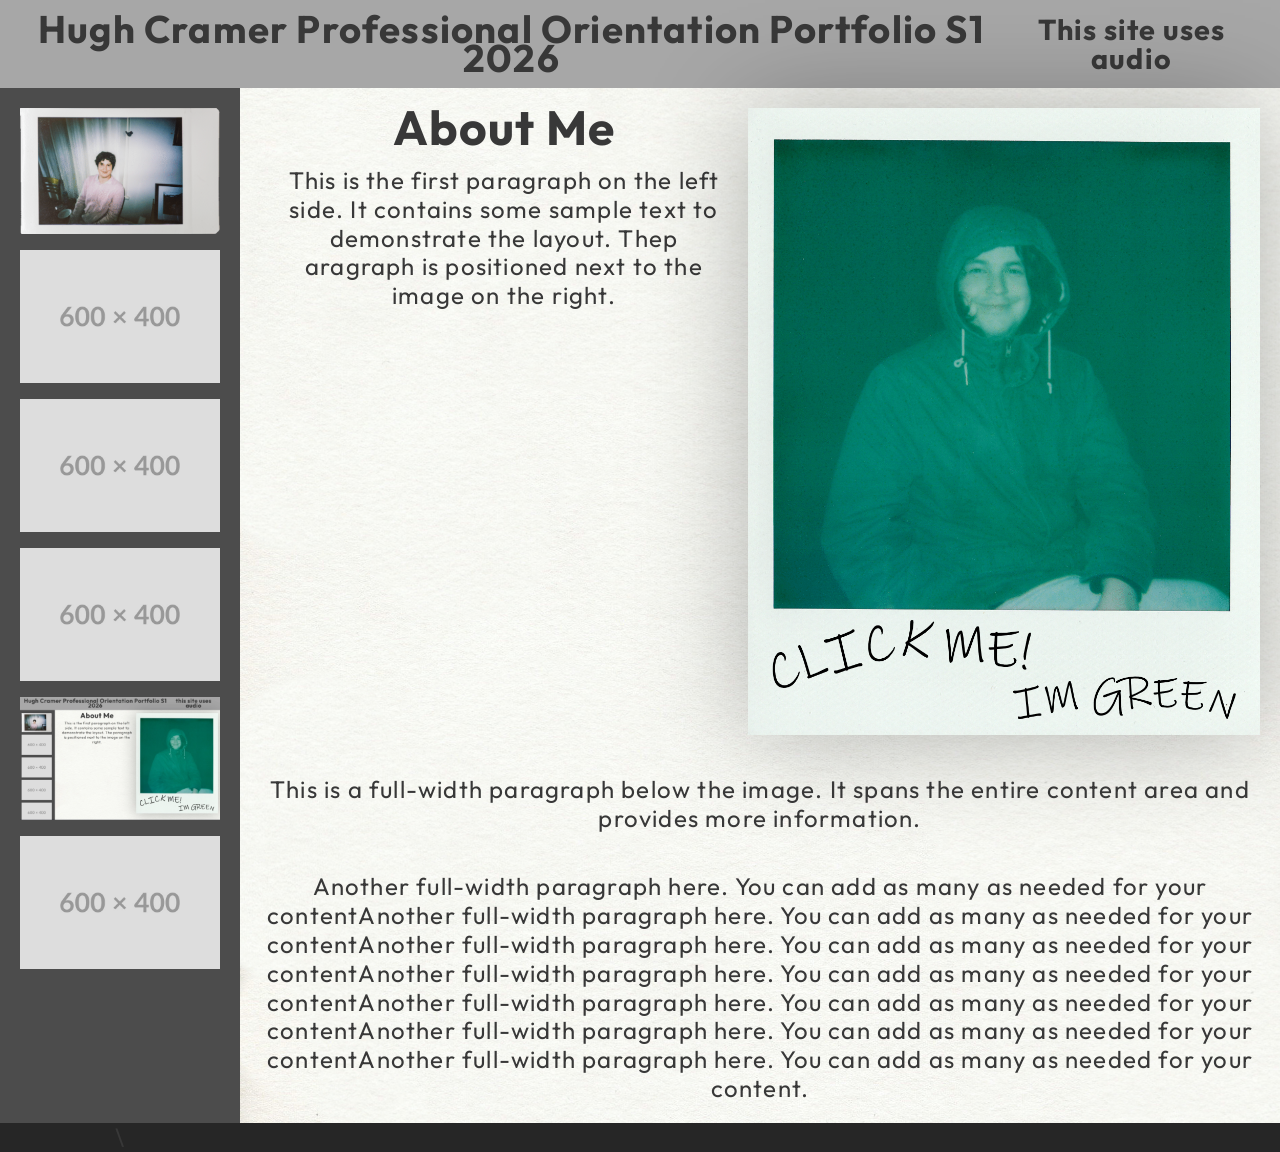
==== index.html @ ce23a43e "fixed file routing" ====
<!DOCTYPE html>
<html lang="en">

<head>
    <meta charset="UTF-8">
    <title>HC Portfolio Site</title>
    <link rel="stylesheet" href="styles.css">
    <script src="script.js" defer></script>
</head>

<body>
    <audio id="page-sound" src="audio/paper.mp3" preload="auto"></audio>
    <!-- header -->
    <header>
        <h1>Hugh Cramer Professional Orientation Portfolio S1 2026</h1>
        <h2>This site uses audio</h2>
    </header>
    <!-- nav -->
    <aside>
        <nav>
            <ul>
                <li>
                    <a href="index.html">
                        <img id="nav1" src="images/site/about-me.png" alt="About Me" class="nav-image">
                        <p>About Me</p>
                    </a>
                </li>
                <li>
                    <a href="page2.html">
                        <img id="nav2" src="images/site/nav2.jpg" alt="Navigation Item 2" class="nav-image">
                        <p>Navigation Item 2</p>
                    </a>
                </li>
                <li>
                    <a href="page3.html">
                        <img id="nav3" src="images/site/nav3.jpg" alt="Navigation Item 3" class="nav-image">
                        <p>Navigation Item 3</p>
                    </a>
                </li>
                <li>
                    <a href="page4.html">
                        <img id="nav4" src="images/site/nav4.jpg" alt="Navigation Item 4" class="nav-image">
                        <p>Navigation Item 4</p>
                    </a>
                </li>
                <li>
                    <a href="about-this-site.html">
                        <img id="nav5" src="images/site/about-this-site.webp" alt="About This Site" class="nav-image">
                        <p>About This Site</p>
                    </a>
                </li>
                <li>
                    <a href="page6.html">
                        <img id="nav6" src="images/site/nav6.jpg" alt="Navigation Item 6" class="nav-image">
                        <p>Navigation Item 6</p>
                    </a>
                </li>
            </ul>
        </nav>
    </aside>

    <!-- content -->
    <main>
        <div class="content-section">
            <div class="cntent-section">
                <h1>About Me</h1>
                <p>This is the first paragraph on the left side. It contains some sample text to demonstrate the layout.
                    Thep aragraph is positioned next to the image on the right.</p>
            </div>
                <img 
                src="images/content/green-me.png" 
                alt="a green picture of me"
                data-audio="audio/hello.mp3" 
                onclick="playSound(this)" 
                style="cursor: pointer;">
        </div>
                <p>This is a full-width paragraph below the image. It spans the entire content area and provides more
                    information.</p>
                <p>Another full-width paragraph here. You can add as many as needed for your contentAnother full-width
                    paragraph
                    here. You can add as many as needed for your contentAnother full-width paragraph here. You can add
                    as many
                    as needed for your contentAnother full-width paragraph here. You can add as many as needed for your
                    contentAnother full-width paragraph here. You can add as many as needed for your contentAnother
                    full-width
                    paragraph here. You can add as many as needed for your contentAnother full-width paragraph here. You
                    can add
                    as many as needed for your content.</p>

    </main>
    \
</body>

</html>
---- styles.css ----
/* font */
@import url("https://fonts.googleapis.com/css2?family=Outfit:wght@100..900&display=swap");

/* reset */
* {
    margin: 0;
    padding: 0;
    box-sizing: border-box;
}

:root {
    background-color: hsl(0, 0%, 15%);
    /* font stuff */
    font-family: "Outfit", sans-serif;
    font-size: 1.5rem;
    font-weight: 400;
    line-height: 1.2rem;
    color: hsl(0, 0%, 22%);
    text-align: center;
    letter-spacing: 0.05em;
}

h1 {
    line-height: 1.6rem;
}

/* header */
header {
    grid-column: 1 / -1;
    display: flex;
    justify-content: space-between;
    align-items: center;
    padding: 15px 20px;
    background-color: #a7a7a7;
}

header h1 {
    font-size: 1.6rem;
    line-height: 1.2rem;
}

header h2 {
    font-size: 1.2rem;
}

/* the thing that makes it fit right */
body {
    display: grid;
    grid-template-columns: 240px 1fr;
    grid-template-rows: auto 1fr;
    min-height: 100%;
}

/* sidebar */
aside {
    grid-column: 1;
    grid-row: 2;
    padding: 20px;
    background-color: #4c4c4c;
}

aside ul {
    list-style: none;
    padding: 0;
    margin: 0;
    display: flex;
    flex-direction: column;
    gap: 10px;
}

aside ul li img {
    width: 200px;
    display: block;
}

aside nav ul li a {
    position: relative;
    display: inline-block;
}

aside nav ul li p {
    position: absolute;
    top: 50%;
    left: 50%;
    transform: translate(-50%, -50%);
    color: white;
    width: 100%;
    height: 100%;
    opacity: 0;
    /*makes it not here until hover */
    margin: 0;
    display: flex;
    justify-content: center;
    align-items: center;

    /* background gradient for text */
    background: linear-gradient(to bottom,
            rgba(0, 0, 0, 0.233) 0%,
            rgba(0, 0, 0, 0.5) 25%,
            rgba(0, 0, 0, 0.5) 75%,
            rgba(0, 0, 0, 0.315) 100%);
}

aside nav ul li a:hover p {
    opacity: 1;
}

/* content space */
main {
    background-image: url(images/site/paper.jpg);
    background-size: cover;
    background-attachment: scroll;
}

main p {
    padding: 20px;
}

.content-section {
    display: flex;
    margin: 20px;
}

main img {
    width: 600px;
    height: auto;
    max-width: 40vw;
    object-fit: cover;
    box-shadow: 0 0px 100px rgba(0, 0, 0, 0.3);
}
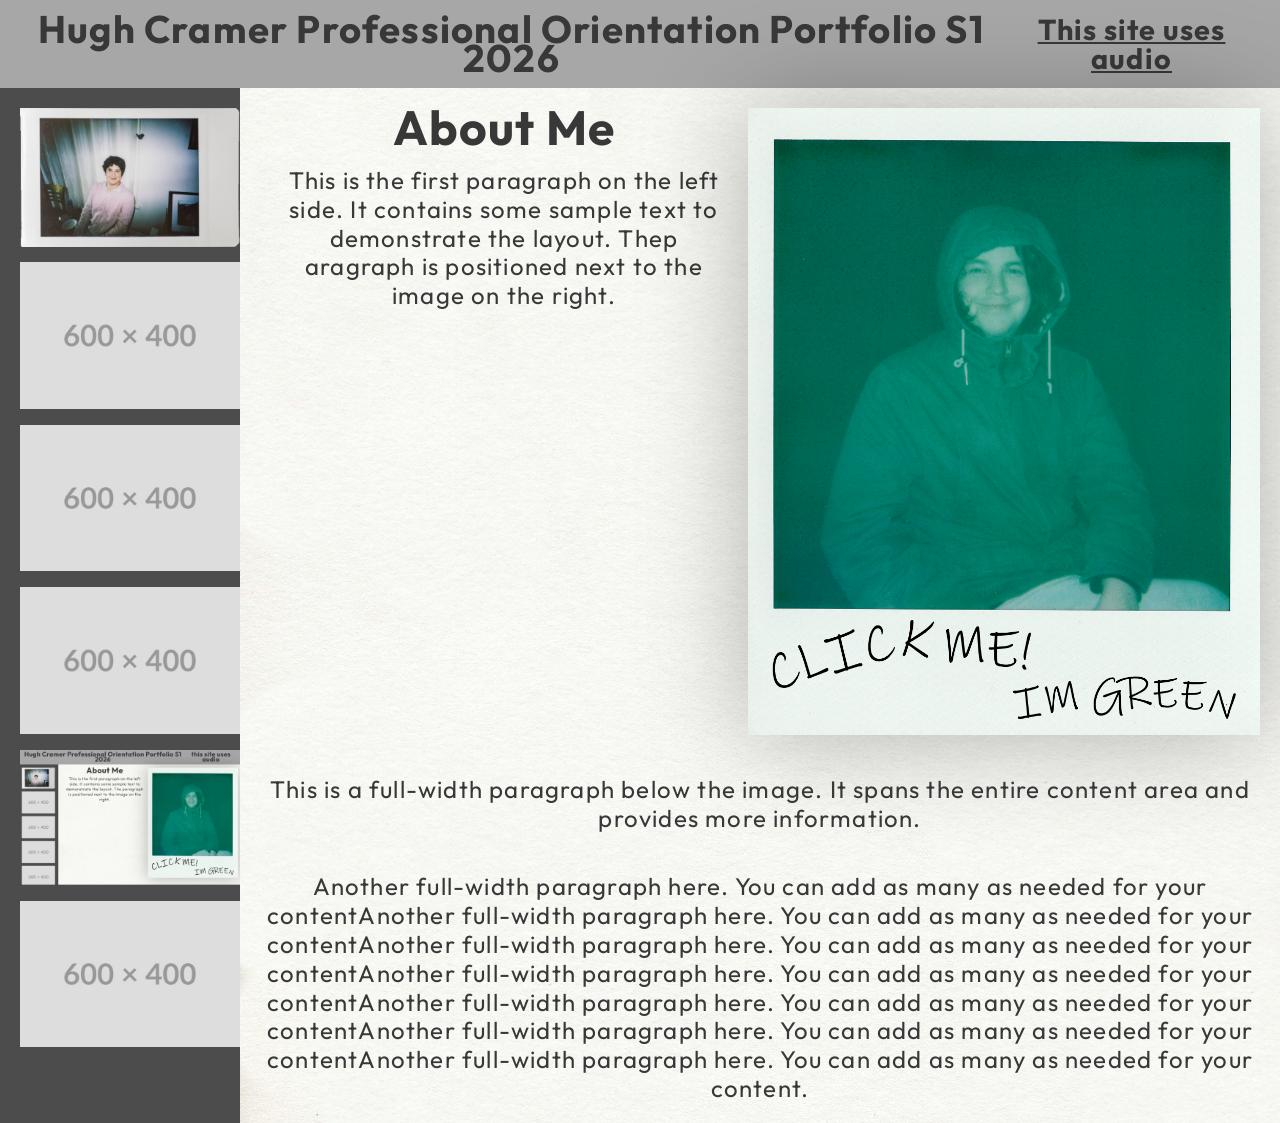
==== commit 963e15a4: "Remove audio autoplay functionality and update styles for sidebar images" ====
--- a/index.html
+++ b/index.html
@@ -9,7 +9,6 @@
 </head>
 
 <body>
-    <audio id="page-sound" src="audio/paper.mp3" preload="auto"></audio>
     <!-- header -->
     <header>
         <h1>Hugh Cramer Professional Orientation Portfolio S1 2026</h1>
@@ -88,7 +87,7 @@
                     as many as needed for your content.</p>
 
     </main>
-    \
+    
 </body>
 
 </html>
--- a/styles.css
+++ b/styles.css
@@ -41,6 +41,7 @@
 
 header h2 {
     font-size: 1.2rem;
+    text-decoration: underline;
 }
 
 /* the thing that makes it fit right */
@@ -69,7 +70,7 @@
 }
 
 aside ul li img {
-    width: 200px;
+    width: 220px;
     display: block;
 }
 
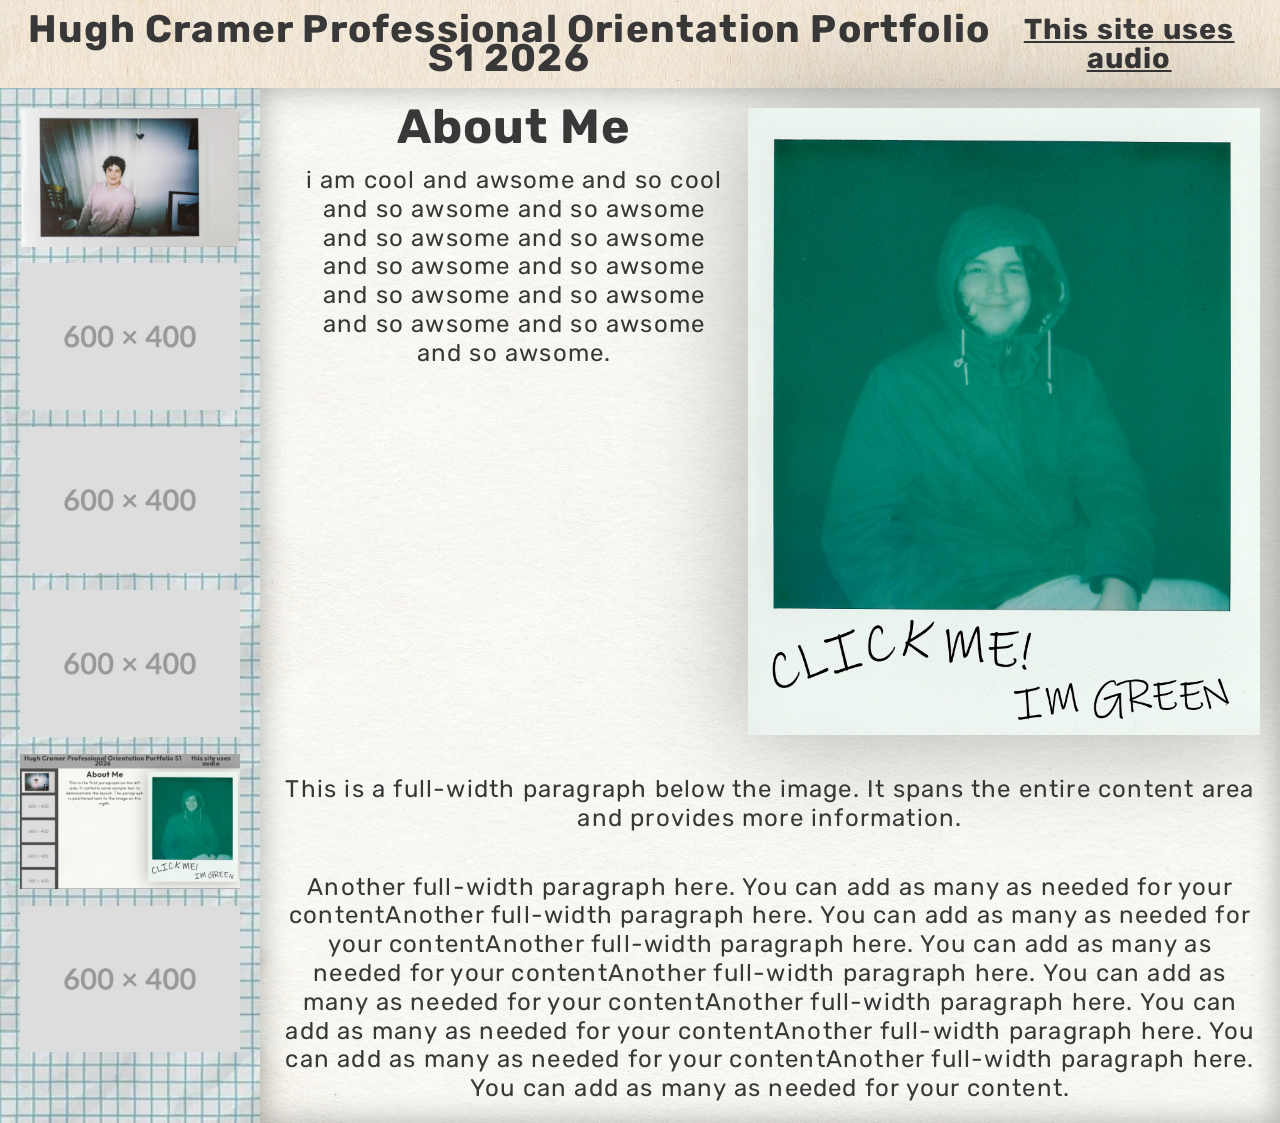
==== commit 2be7fff0: "made it look good" ====
--- a/index.html
+++ b/index.html
@@ -63,11 +63,10 @@
         <div class="content-section">
             <div class="cntent-section">
                 <h1>About Me</h1>
-                <p>This is the first paragraph on the left side. It contains some sample text to demonstrate the layout.
-                    Thep aragraph is positioned next to the image on the right.</p>
+                <p>i am cool and awsome and so cool and so awsome and so awsome and so awsome and so awsome and so awsome and so awsome and so awsome and so awsome and so awsome and so awsome and so awsome.</p>
             </div>
                 <img 
-                src="images/content/green-me.png" 
+                src="images/content/green-me.webp" 
                 alt="a green picture of me"
                 data-audio="audio/hello.mp3" 
                 onclick="playSound(this)" 
--- a/styles.css
+++ b/styles.css
@@ -1,5 +1,6 @@
 /* font */
 @import url("https://fonts.googleapis.com/css2?family=Outfit:wght@100..900&display=swap");
+@import url('https://fonts.googleapis.com/css2?family=Rubik:ital,wght@0,300..900;1,300..900&display=swap');
 
 /* reset */
 * {
@@ -11,13 +12,14 @@
 :root {
     background-color: hsl(0, 0%, 15%);
     /* font stuff */
-    font-family: "Outfit", sans-serif;
+    font-family: "Rubik", sans-serif;
     font-size: 1.5rem;
     font-weight: 400;
     line-height: 1.2rem;
     color: hsl(0, 0%, 22%);
     text-align: center;
     letter-spacing: 0.05em;
+    
 }
 
 h1 {
@@ -31,7 +33,7 @@
     justify-content: space-between;
     align-items: center;
     padding: 15px 20px;
-    background-color: #a7a7a7;
+    background-image: url(images/site/tape.webp);
 }
 
 header h1 {
@@ -47,7 +49,7 @@
 /* the thing that makes it fit right */
 body {
     display: grid;
-    grid-template-columns: 240px 1fr;
+    grid-template-columns: 260px 1fr;
     grid-template-rows: auto 1fr;
     min-height: 100%;
 }
@@ -57,7 +59,10 @@
     grid-column: 1;
     grid-row: 2;
     padding: 20px;
-    background-color: #4c4c4c;
+    background-image: url(images/site/graph-paper.jpg);
+    background-size: 1500px;
+
+    
 }
 
 aside ul {
@@ -111,6 +116,7 @@
     background-image: url(images/site/paper.jpg);
     background-size: cover;
     background-attachment: scroll;
+         box-shadow: 0px 0px 30px rgb(0, 0, 0,0.3) inset;
 }
 
 main p {
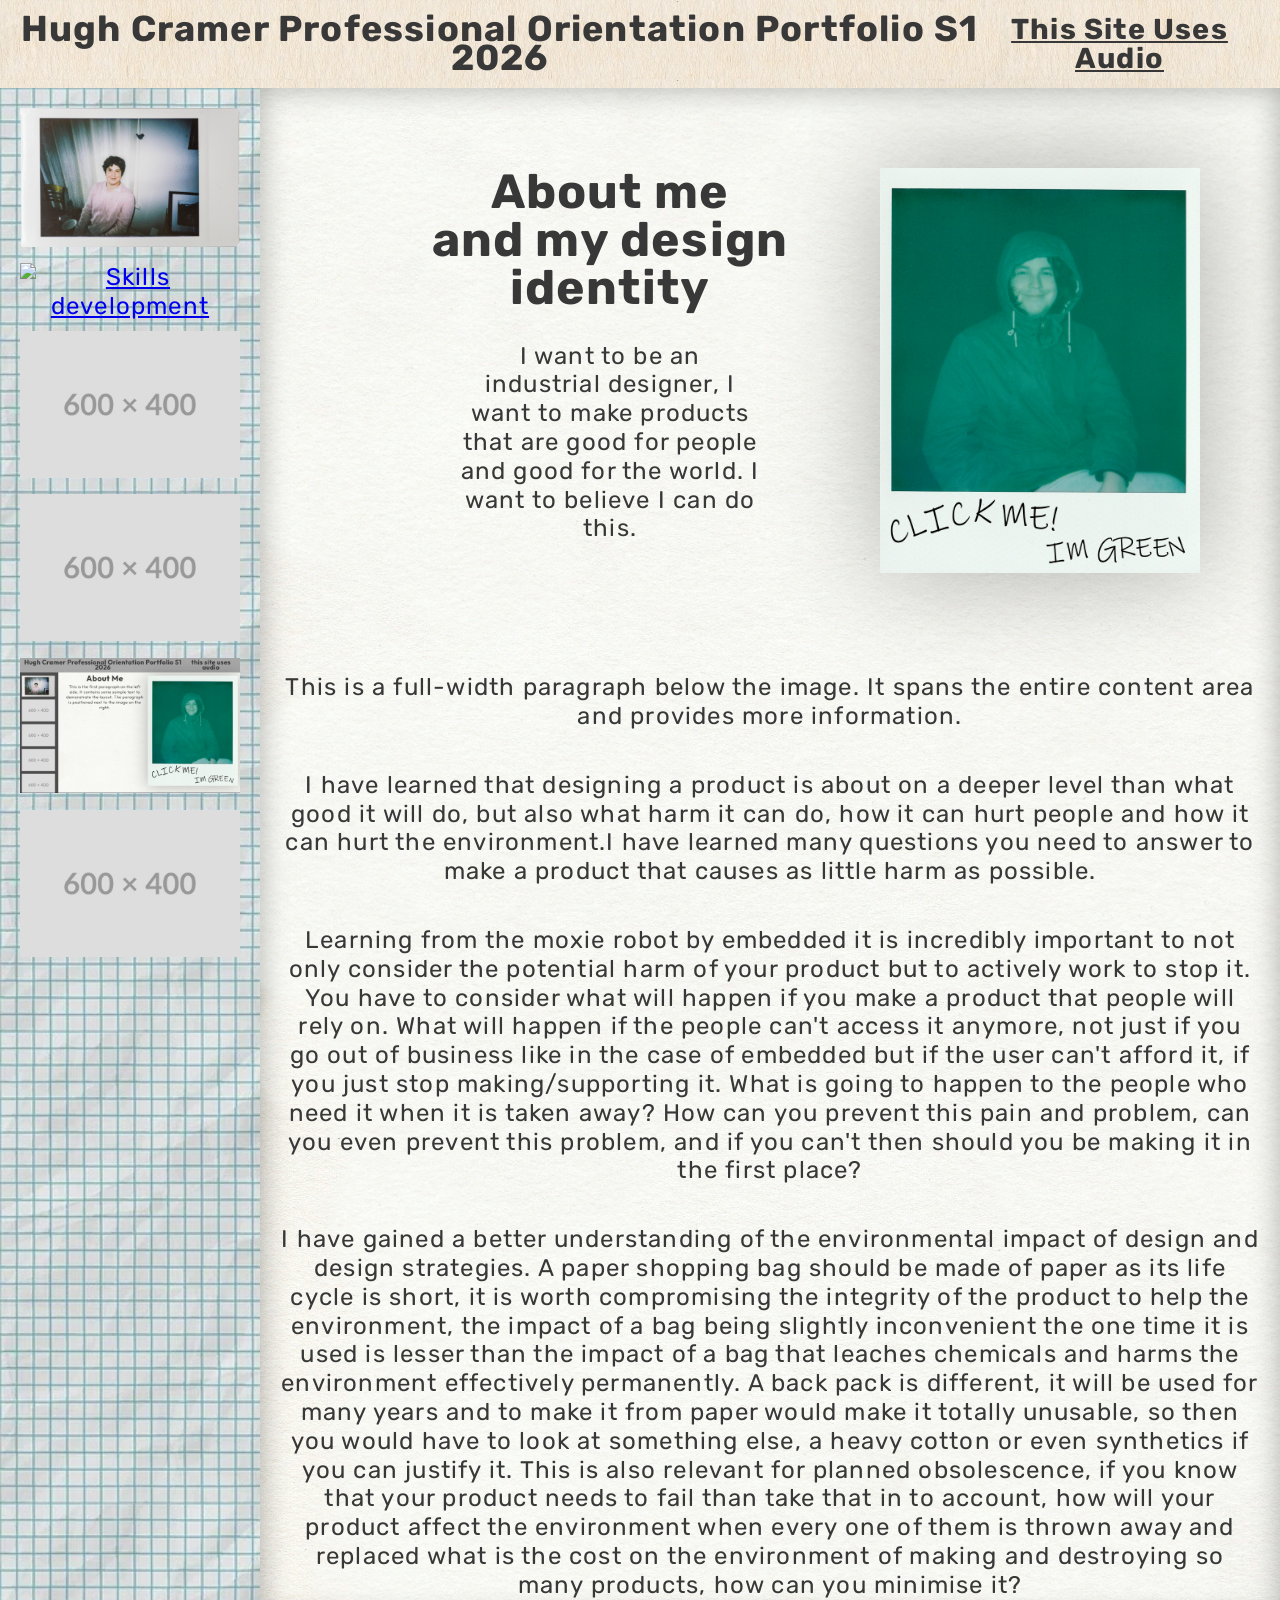
==== commit 63667155: "Add Skills Development page and update navigation; enhance styles and layout" ====
--- a/index.html
+++ b/index.html
@@ -12,7 +12,7 @@
     <!-- header -->
     <header>
         <h1>Hugh Cramer Professional Orientation Portfolio S1 2026</h1>
-        <h2>This site uses audio</h2>
+        <h2>This Site Uses Audio</h2>
     </header>
     <!-- nav -->
     <aside>
@@ -25,9 +25,9 @@
                     </a>
                 </li>
                 <li>
-                    <a href="page2.html">
-                        <img id="nav2" src="images/site/nav2.jpg" alt="Navigation Item 2" class="nav-image">
-                        <p>Navigation Item 2</p>
+                    <a href="Skills-development.html">
+                        <img id="nav2" src="images/site/Skills-development.png" alt="Skills development" class="nav-image">
+                        <p>Skills development</p>
                     </a>
                 </li>
                 <li>
@@ -62,31 +62,40 @@
     <main>
         <div class="content-section">
             <div class="cntent-section">
-                <h1>About Me</h1>
-                <p>i am cool and awsome and so cool and so awsome and so awsome and so awsome and so awsome and so awsome and so awsome and so awsome and so awsome and so awsome and so awsome and so awsome.</p>
+                <h1>About me</h1>
+                <h1>and my design identity</h1>
+                <p>I want to be an industrial designer, I want to make products that are good for people and good for
+                    the world. I want to believe I can do this.
+                </p>
             </div>
-                <img 
-                src="images/content/green-me.webp" 
-                alt="a green picture of me"
-                data-audio="audio/hello.mp3" 
-                onclick="playSound(this)" 
-                style="cursor: pointer;">
+            <img src="images/content/green-me.webp" alt="a green picture of me" data-audio="audio/hello.mp3"
+                onclick="playSound(this)" style="cursor: pointer;">
         </div>
-                <p>This is a full-width paragraph below the image. It spans the entire content area and provides more
-                    information.</p>
-                <p>Another full-width paragraph here. You can add as many as needed for your contentAnother full-width
-                    paragraph
-                    here. You can add as many as needed for your contentAnother full-width paragraph here. You can add
-                    as many
-                    as needed for your contentAnother full-width paragraph here. You can add as many as needed for your
-                    contentAnother full-width paragraph here. You can add as many as needed for your contentAnother
-                    full-width
-                    paragraph here. You can add as many as needed for your contentAnother full-width paragraph here. You
-                    can add
-                    as many as needed for your content.</p>
+        <p>This is a full-width paragraph below the image. It spans the entire content area and provides more
+            information.</p>
+        <p>I have learned that designing a product is about on a deeper level than what good it will do, but also what
+            harm it can do, how it can hurt people and how it can hurt the environment.I have learned many questions you
+            need to answer to make a product that causes as little harm as possible.</p>
+        <p>Learning from the moxie robot by embedded it is incredibly important to not only consider the potential harm
+            of your product but to actively work to stop it. You have to consider what will happen if you make a product
+            that people will rely on. What will happen if the people can't access it anymore, not just if you go out of
+            business like in the case of embedded but if the user can't afford it, if you just stop making/supporting
+            it. What is going to happen to the people who need it when it is taken away? How can you prevent this pain
+            and problem, can you even prevent this problem, and if you can't then should you be making it in the first
+            place?</p>
+        <p>I have gained a better understanding of the environmental impact of design and design strategies. A paper
+            shopping bag should be made of paper as its life cycle is short, it is worth compromising the integrity of
+            the product to help the environment, the impact of a bag being slightly inconvenient the one time it is used
+            is lesser than the impact of a bag that leaches chemicals and harms the environment effectively permanently.
+            A back pack is different, it will be used for many years and to make it from paper would make it totally
+            unusable, so then you would have to look at something else, a heavy cotton or even synthetics if you can
+            justify it. This is also relevant for planned obsolescence, if you know that your product needs to fail than
+            take that in to account, how will your product affect the environment when every one of them is thrown away
+            and replaced what is the cost on the environment of making and destroying so many products, how can you
+            minimise it?</p>
 
     </main>
-    
+
 </body>
 
 </html>
--- a/styles.css
+++ b/styles.css
@@ -23,7 +23,7 @@
 }
 
 h1 {
-    line-height: 1.6rem;
+    line-height: 2rem;
 }
 
 /* header */
@@ -37,7 +37,7 @@
 }
 
 header h1 {
-    font-size: 1.6rem;
+    font-size: 1.5rem;
     line-height: 1.2rem;
 }
 
@@ -125,13 +125,17 @@
 
 .content-section {
     display: flex;
-    margin: 20px;
+    margin: 80px 80px;
+    
+}
+.content-section p {
+    padding: 30px 120px;
 }
 
 main img {
     width: 600px;
     height: auto;
-    max-width: 40vw;
+    max-width: 25vw;
     object-fit: cover;
     box-shadow: 0 0px 100px rgba(0, 0, 0, 0.3);
 }
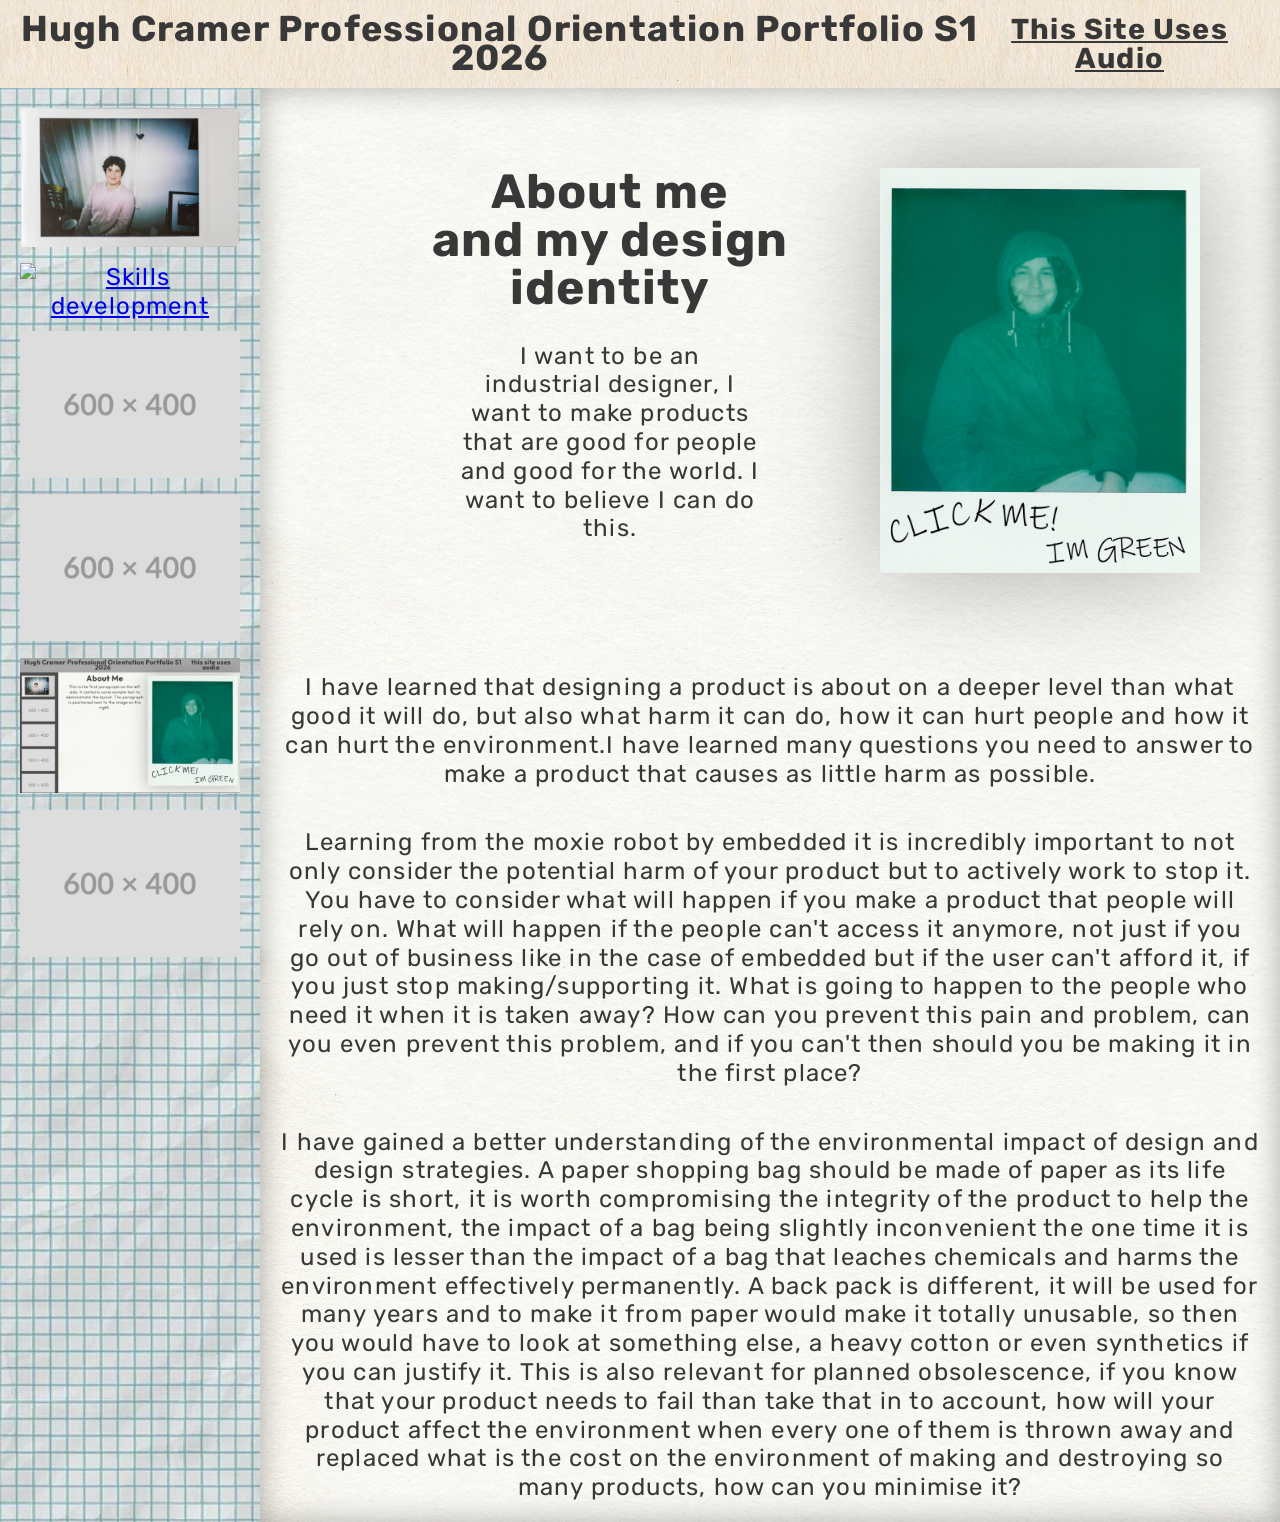
==== commit a85c8958: "Remove redundant paragraph and adjust content for clarity and flow" ====
--- a/index.html
+++ b/index.html
@@ -71,11 +71,10 @@
             <img src="images/content/green-me.webp" alt="a green picture of me" data-audio="audio/hello.mp3"
                 onclick="playSound(this)" style="cursor: pointer;">
         </div>
-        <p>This is a full-width paragraph below the image. It spans the entire content area and provides more
-            information.</p>
         <p>I have learned that designing a product is about on a deeper level than what good it will do, but also what
             harm it can do, how it can hurt people and how it can hurt the environment.I have learned many questions you
             need to answer to make a product that causes as little harm as possible.</p>
+
         <p>Learning from the moxie robot by embedded it is incredibly important to not only consider the potential harm
             of your product but to actively work to stop it. You have to consider what will happen if you make a product
             that people will rely on. What will happen if the people can't access it anymore, not just if you go out of
@@ -83,6 +82,7 @@
             it. What is going to happen to the people who need it when it is taken away? How can you prevent this pain
             and problem, can you even prevent this problem, and if you can't then should you be making it in the first
             place?</p>
+            
         <p>I have gained a better understanding of the environmental impact of design and design strategies. A paper
             shopping bag should be made of paper as its life cycle is short, it is worth compromising the integrity of
             the product to help the environment, the impact of a bag being slightly inconvenient the one time it is used
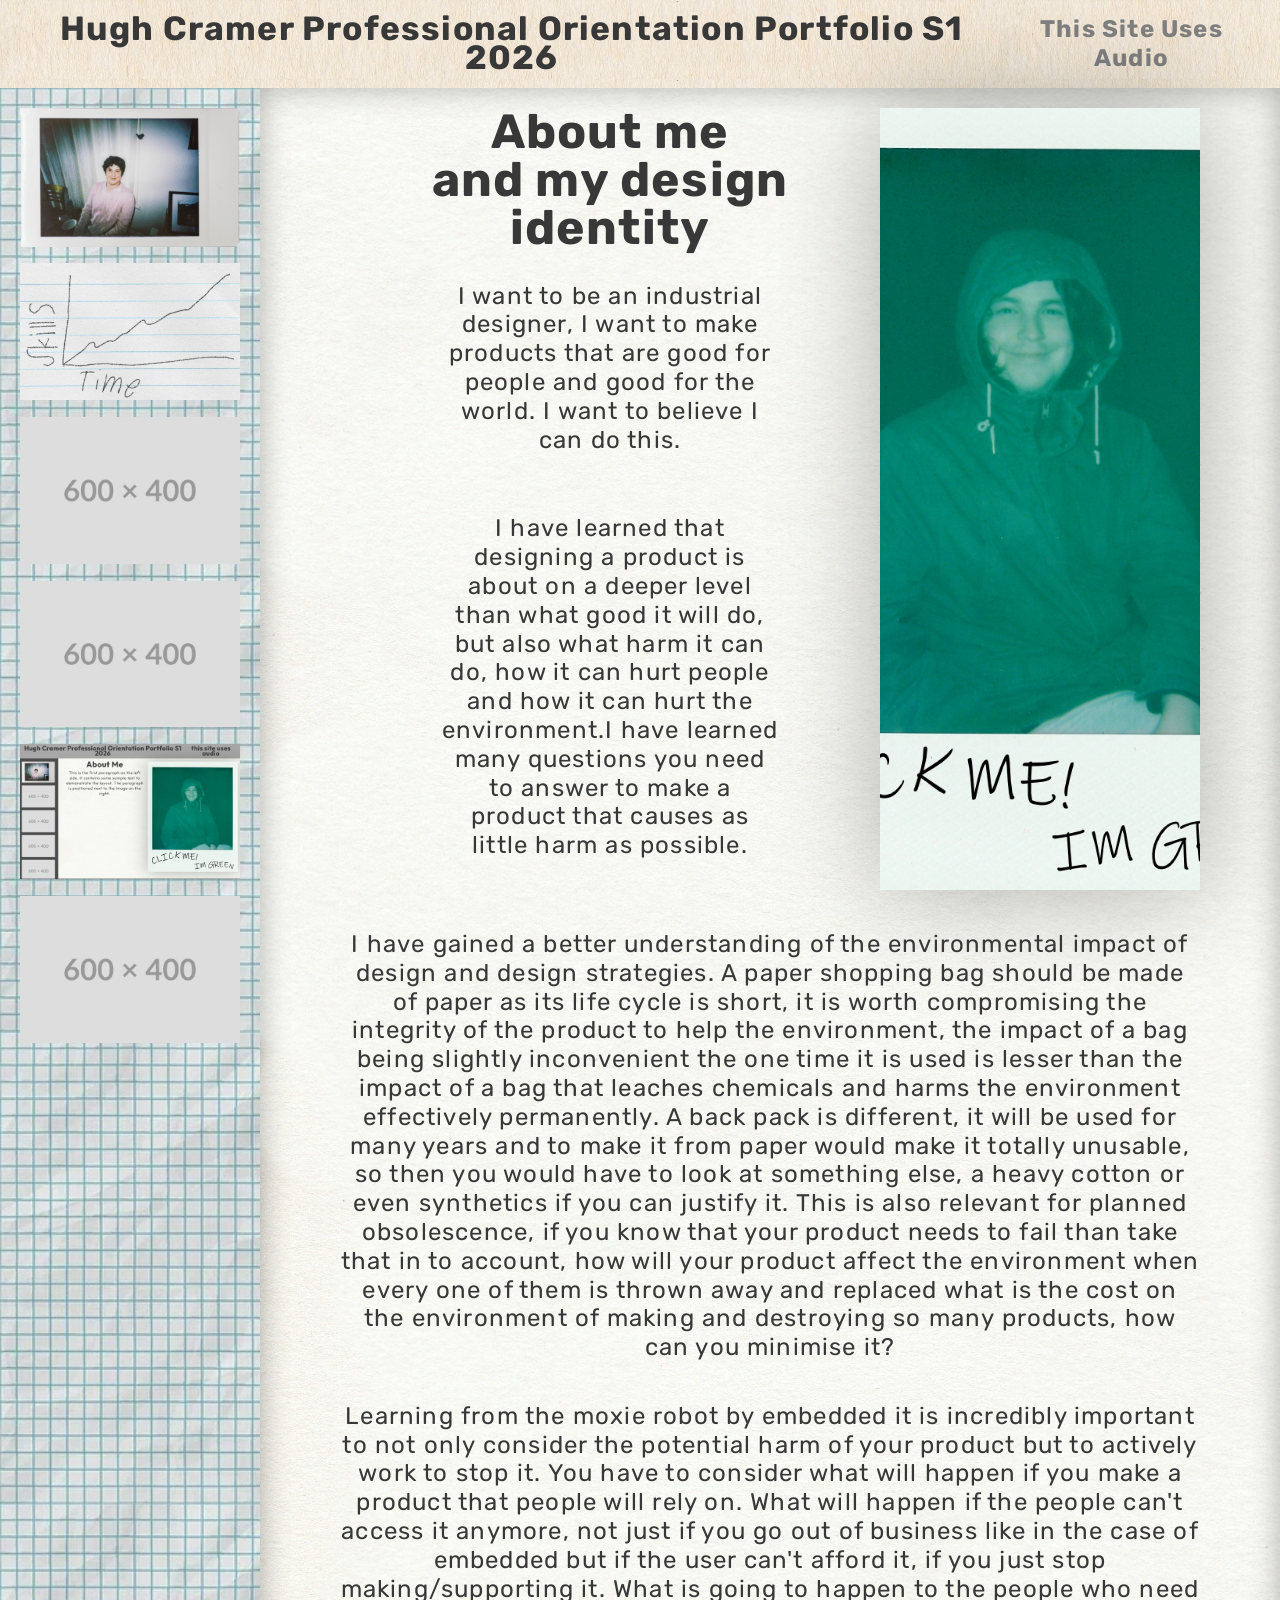
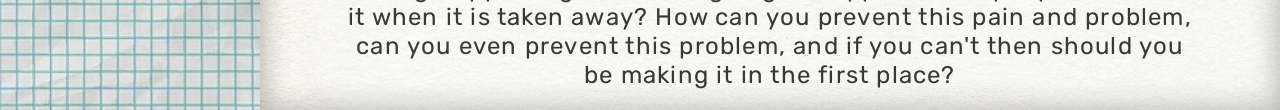
==== commit ea88a0fb: "made stuff be less bad" ====
--- a/index.html
+++ b/index.html
@@ -67,22 +67,14 @@
                 <p>I want to be an industrial designer, I want to make products that are good for people and good for
                     the world. I want to believe I can do this.
                 </p>
+                        <p>I have learned that designing a product is about on a deeper level than what good it will do, but also what
+            harm it can do, how it can hurt people and how it can hurt the environment.I have learned many questions you
+            need to answer to make a product that causes as little harm as possible.</p>
             </div>
             <img src="images/content/green-me.webp" alt="a green picture of me" data-audio="audio/hello.mp3"
                 onclick="playSound(this)" style="cursor: pointer;">
         </div>
-        <p>I have learned that designing a product is about on a deeper level than what good it will do, but also what
-            harm it can do, how it can hurt people and how it can hurt the environment.I have learned many questions you
-            need to answer to make a product that causes as little harm as possible.</p>
 
-        <p>Learning from the moxie robot by embedded it is incredibly important to not only consider the potential harm
-            of your product but to actively work to stop it. You have to consider what will happen if you make a product
-            that people will rely on. What will happen if the people can't access it anymore, not just if you go out of
-            business like in the case of embedded but if the user can't afford it, if you just stop making/supporting
-            it. What is going to happen to the people who need it when it is taken away? How can you prevent this pain
-            and problem, can you even prevent this problem, and if you can't then should you be making it in the first
-            place?</p>
-            
         <p>I have gained a better understanding of the environmental impact of design and design strategies. A paper
             shopping bag should be made of paper as its life cycle is short, it is worth compromising the integrity of
             the product to help the environment, the impact of a bag being slightly inconvenient the one time it is used
@@ -94,6 +86,14 @@
             and replaced what is the cost on the environment of making and destroying so many products, how can you
             minimise it?</p>
 
+                    <p>Learning from the moxie robot by embedded it is incredibly important to not only consider the potential harm
+            of your product but to actively work to stop it. You have to consider what will happen if you make a product
+            that people will rely on. What will happen if the people can't access it anymore, not just if you go out of
+            business like in the case of embedded but if the user can't afford it, if you just stop making/supporting
+            it. What is going to happen to the people who need it when it is taken away? How can you prevent this pain
+            and problem, can you even prevent this problem, and if you can't then should you be making it in the first
+            place?</p>
+
     </main>
 
 </body>
--- a/styles.css
+++ b/styles.css
@@ -1,3 +1,4 @@
+/* hi ben */
 /* font */
 @import url("https://fonts.googleapis.com/css2?family=Outfit:wght@100..900&display=swap");
 @import url('https://fonts.googleapis.com/css2?family=Rubik:ital,wght@0,300..900;1,300..900&display=swap');
@@ -37,13 +38,13 @@
 }
 
 header h1 {
-    font-size: 1.5rem;
+    font-size: 1.4rem;
     line-height: 1.2rem;
 }
 
 header h2 {
-    font-size: 1.2rem;
-    text-decoration: underline;
+    font-size: 1rem;
+    color: grey;
 }
 
 /* the thing that makes it fit right */
@@ -120,16 +121,16 @@
 }
 
 main p {
-    padding: 20px;
+    padding: 20px 80px;
 }
 
 .content-section {
     display: flex;
-    margin: 80px 80px;
+    margin: 20px 80px;
     
 }
 .content-section p {
-    padding: 30px 120px;
+    padding: 30px 100px;
 }
 
 main img {
@@ -138,4 +139,4 @@
     max-width: 25vw;
     object-fit: cover;
     box-shadow: 0 0px 100px rgba(0, 0, 0, 0.3);
-}+}
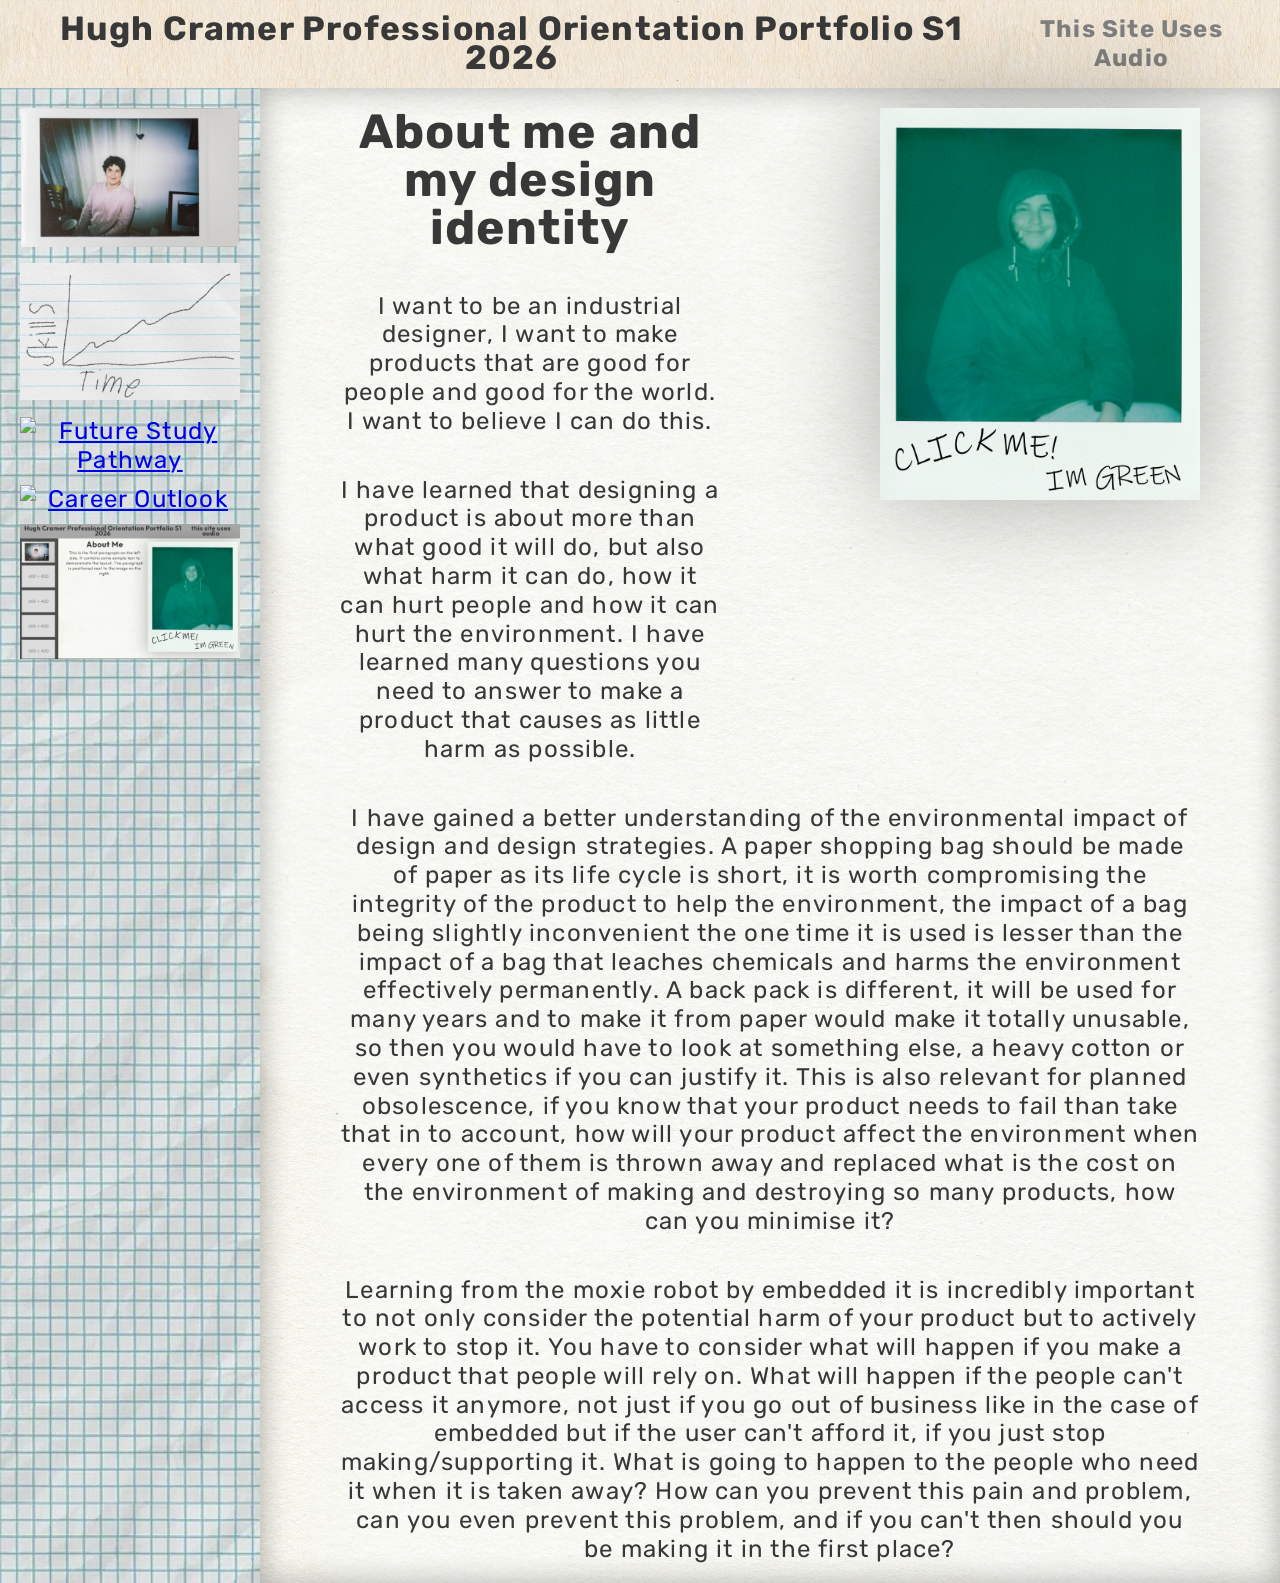
==== commit 3e8110d8: "Refactor navigation links and improve content structure; add new pages for Career Outlook and Future" ====
--- a/index.html
+++ b/index.html
@@ -1,6 +1,6 @@
 <!DOCTYPE html>
 <html lang="en">
-
+<!-- Hi Ben -->
 <head>
     <meta charset="UTF-8">
     <title>HC Portfolio Site</title>
@@ -20,40 +20,35 @@
             <ul>
                 <li>
                     <a href="index.html">
-                        <img id="nav1" src="images/site/about-me.png" alt="About Me" class="nav-image">
+                        <img src="images/site/about-me.png" alt="About Me" class="nav-image">
                         <p>About Me</p>
                     </a>
                 </li>
                 <li>
                     <a href="Skills-development.html">
-                        <img id="nav2" src="images/site/Skills-development.png" alt="Skills development" class="nav-image">
+                        <img src="images/site/Skills-development.png" alt="Skills Development" class="nav-image">
                         <p>Skills development</p>
                     </a>
                 </li>
                 <li>
-                    <a href="page3.html">
-                        <img id="nav3" src="images/site/nav3.jpg" alt="Navigation Item 3" class="nav-image">
-                        <p>Navigation Item 3</p>
+                    <a href="Future-study-pathway.html">
+                        <img src="images/site/Future-study-pathway.png" alt="Future Study Pathway" class="nav-image">
+                        <p>Future Study Pathway</p>
                     </a>
                 </li>
                 <li>
-                    <a href="page4.html">
-                        <img id="nav4" src="images/site/nav4.jpg" alt="Navigation Item 4" class="nav-image">
-                        <p>Navigation Item 4</p>
+                    <a href="Career-Outlook.html">
+                        <img src="images/site/Career-Outlook.png" alt="Career Outlook" class="nav-image">
+                        <p>Career Outlook</p>
                     </a>
                 </li>
                 <li>
                     <a href="about-this-site.html">
-                        <img id="nav5" src="images/site/about-this-site.webp" alt="About This Site" class="nav-image">
+                        <img src="images/site/about-this-site.webp" alt="About This Site" class="nav-image">
                         <p>About This Site</p>
                     </a>
                 </li>
-                <li>
-                    <a href="page6.html">
-                        <img id="nav6" src="images/site/nav6.jpg" alt="Navigation Item 6" class="nav-image">
-                        <p>Navigation Item 6</p>
-                    </a>
-                </li>
+
             </ul>
         </nav>
     </aside>
@@ -62,13 +57,12 @@
     <main>
         <div class="content-section">
             <div class="cntent-section">
-                <h1>About me</h1>
-                <h1>and my design identity</h1>
+                <h1>About me and my design identity</h1>
                 <p>I want to be an industrial designer, I want to make products that are good for people and good for
                     the world. I want to believe I can do this.
                 </p>
-                        <p>I have learned that designing a product is about on a deeper level than what good it will do, but also what
-            harm it can do, how it can hurt people and how it can hurt the environment.I have learned many questions you
+                        <p>I have learned that designing a product is about more than what good it will do, but also what
+            harm it can do, how it can hurt people and how it can hurt the environment. I have learned many questions you
             need to answer to make a product that causes as little harm as possible.</p>
             </div>
             <img src="images/content/green-me.webp" alt="a green picture of me" data-audio="audio/hello.mp3"
--- a/styles.css
+++ b/styles.css
@@ -20,7 +20,7 @@
     color: hsl(0, 0%, 22%);
     text-align: center;
     letter-spacing: 0.05em;
-    
+
 }
 
 h1 {
@@ -63,7 +63,7 @@
     background-image: url(images/site/graph-paper.jpg);
     background-size: 1500px;
 
-    
+
 }
 
 aside ul {
@@ -117,26 +117,29 @@
     background-image: url(images/site/paper.jpg);
     background-size: cover;
     background-attachment: scroll;
-         box-shadow: 0px 0px 30px rgb(0, 0, 0,0.3) inset;
+    box-shadow: 0px 0px 30px rgb(0, 0, 0, 0.3) inset;
+    
 }
 
 main p {
     padding: 20px 80px;
 }
 
-.content-section {
-    display: flex;
-    margin: 20px 80px;
-    
-}
-.content-section p {
-    padding: 30px 100px;
+main h1 {
+    padding: 20px 80px;
 }
 
 main img {
-    width: 600px;
-    height: auto;
+    margin: 20px 80px;
+}
+
+.content-section {
+    display: flex;
+}
+
+main img {
     max-width: 25vw;
-    object-fit: cover;
     box-shadow: 0 0px 100px rgba(0, 0, 0, 0.3);
-}
+    height: fit-content;
+    object-fit: contain;
+}
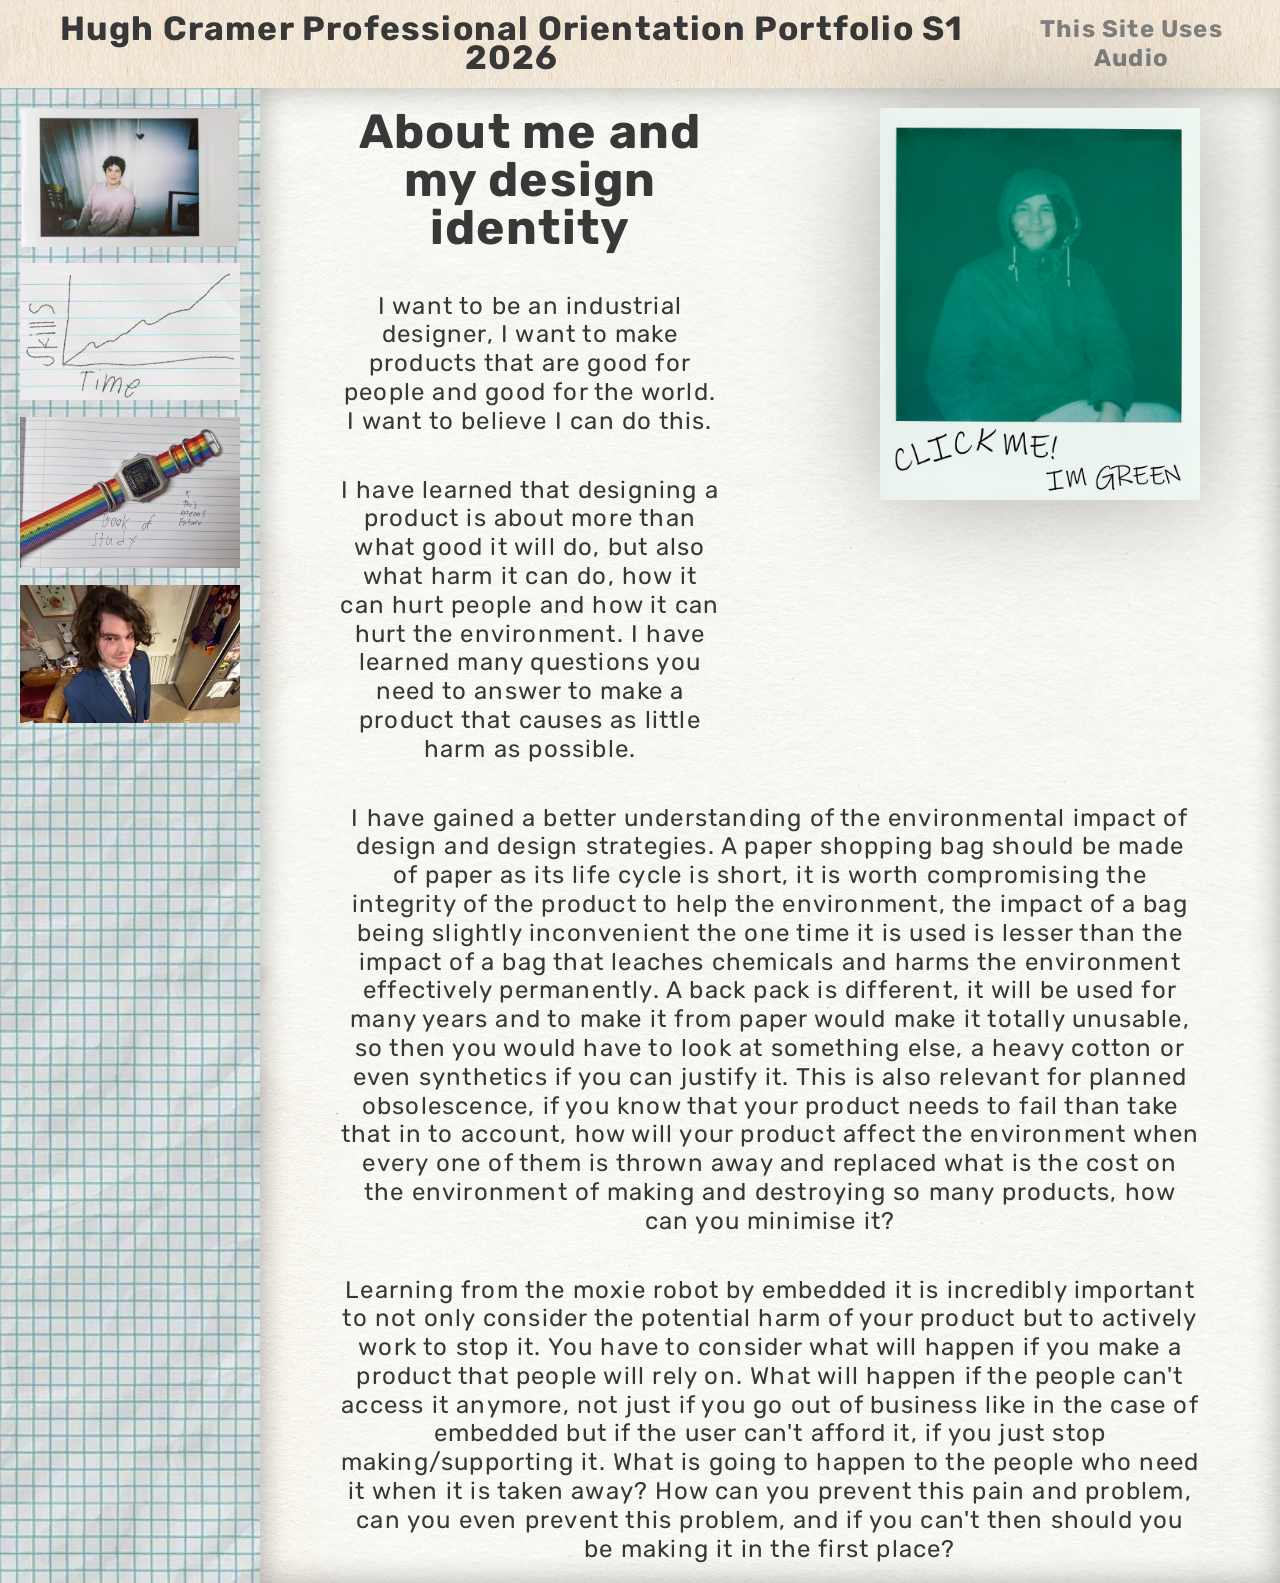
==== commit 2a559a31: "Refactor Career Outlook, Future Study Pathway, and Skills Development pages; update navigation links" ====
--- a/index.html
+++ b/index.html
@@ -38,16 +38,11 @@
                 </li>
                 <li>
                     <a href="Career-Outlook.html">
-                        <img src="images/site/Career-Outlook.png" alt="Career Outlook" class="nav-image">
+                        <img src="images/site/Career-Outlook.jpg" alt="Career Outlook" class="nav-image">
                         <p>Career Outlook</p>
                     </a>
                 </li>
-                <li>
-                    <a href="about-this-site.html">
-                        <img src="images/site/about-this-site.webp" alt="About This Site" class="nav-image">
-                        <p>About This Site</p>
-                    </a>
-                </li>
+
 
             </ul>
         </nav>
--- a/styles.css
+++ b/styles.css
@@ -26,7 +26,9 @@
 h1 {
     line-height: 2rem;
 }
-
+.italic {
+    font-style: italic;
+}
 /* header */
 header {
     grid-column: 1 / -1;
@@ -52,7 +54,7 @@
     display: grid;
     grid-template-columns: 260px 1fr;
     grid-template-rows: auto 1fr;
-    min-height: 100%;
+    min-height: 100vh;
 }
 
 /* sidebar */
@@ -118,7 +120,7 @@
     background-size: cover;
     background-attachment: scroll;
     box-shadow: 0px 0px 30px rgb(0, 0, 0, 0.3) inset;
-    
+
 }
 
 main p {
@@ -132,14 +134,26 @@
 main img {
     margin: 20px 80px;
 }
-
-.content-section {
-    display: flex;
-}
-
 main img {
     max-width: 25vw;
     box-shadow: 0 0px 100px rgba(0, 0, 0, 0.3);
     height: fit-content;
     object-fit: contain;
+}
+.content-section {
+display : flex;
+} 
+.content-section-grid {
+    display: grid;
+    grid-template-columns: 1fr 1fr;
+}
+.content-section-grid p {
+    padding: 20px 40px;
+}
+.content-section-stack {
+    display: flex;
+    flex-direction: column;
+}
+.secret-section {
+color : rgba(0, 0, 0, 0.017);
 }
